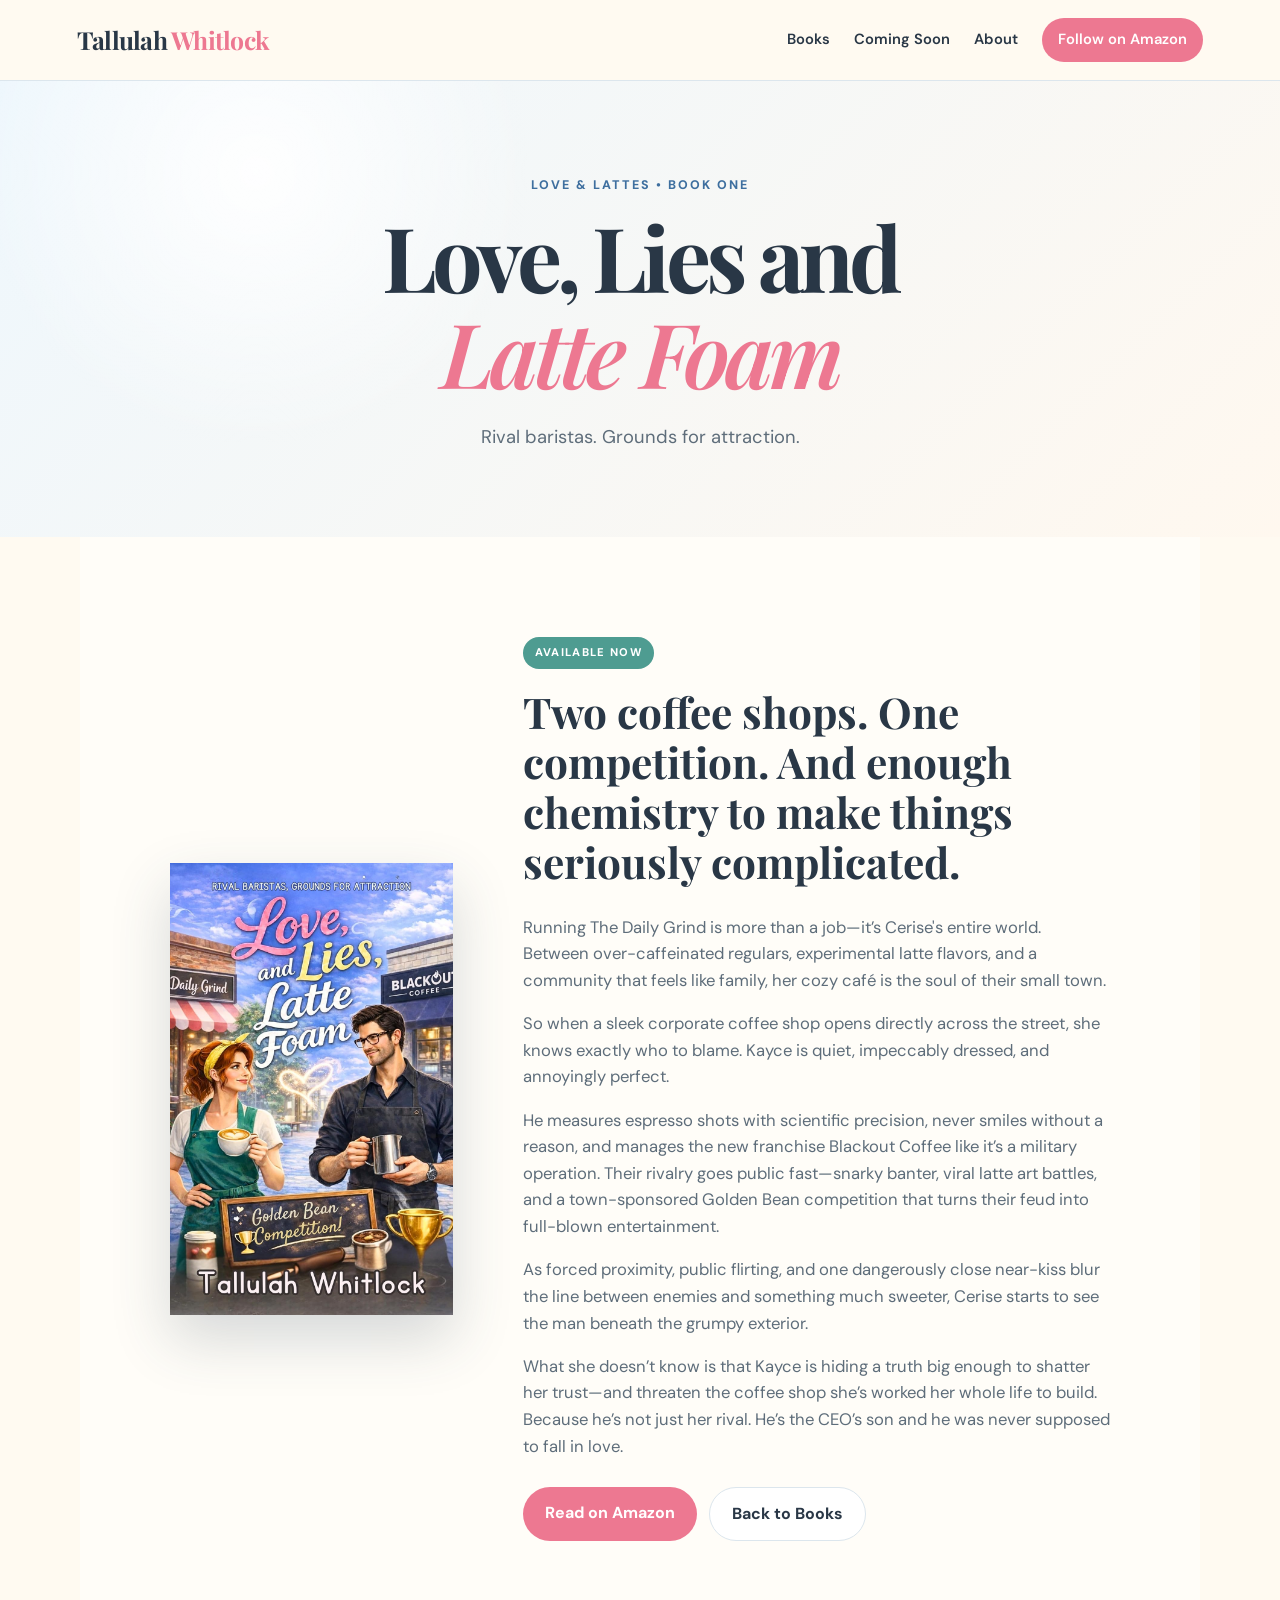
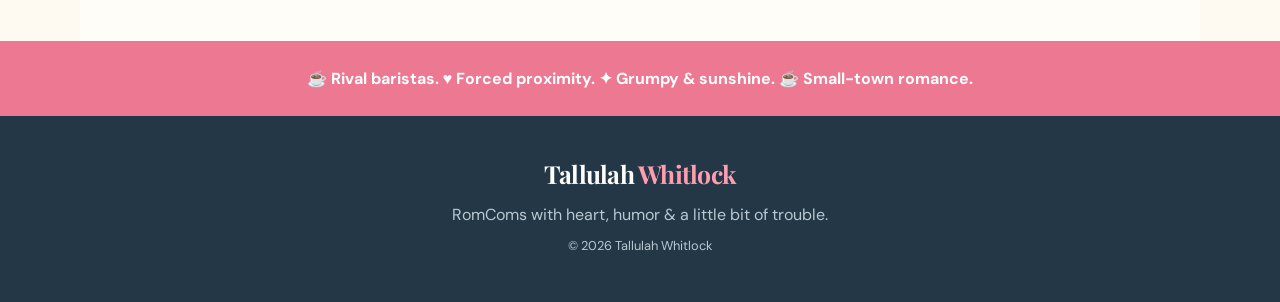
==== book-love-lies-and-latte-foam.html @ 4a314a1b "Add files via upload" ====
<!doctype html><html lang="en"><head><meta charset="utf-8"><meta name="viewport" content="width=device-width,initial-scale=1"><title>Love, Lies and Latte Foam | Tallulah Whitlock</title><link rel="stylesheet" href="style.css"></head><body><header class="site-header"><a class="brand" href="index.html">Tallulah <span>Whitlock</span></a><nav><a href="books.html">Books</a><a href="driftwood.html">Coming Soon</a><a href="index.html#about">About</a><a class="nav-button" href="https://www.amazon.com/stores/author/B0GP9F3P6P" target="_blank">Follow on Amazon</a></nav></header><main><section class="page-hero"><p class="eyebrow">LOVE &amp; LATTES • BOOK ONE</p><h1>Love, Lies and<br><em>Latte Foam</em></h1><p class="page-hero-text">Rival baristas. Grounds for attraction.</p></section><section class="section book-detail"><div class="detail-cover"><img src="images/love-lies-and-latte-foam.jpg" alt="Cover of Love, Lies and Latte Foam by Tallulah Whitlock"></div><div class="detail-copy"><span class="badge">AVAILABLE NOW</span><h2>Two coffee shops. One competition. And enough chemistry to make things seriously complicated.</h2><p>Running The Daily Grind is more than a job—it’s Cerise's entire world. Between over-caffeinated regulars, experimental latte flavors, and a community that feels like family, her cozy café is the soul of their small town.</p><p>So when a sleek corporate coffee shop opens directly across the street, she knows exactly who to blame. Kayce is quiet, impeccably dressed, and annoyingly perfect.</p><p>He measures espresso shots with scientific precision, never smiles without a reason, and manages the new franchise Blackout Coffee like it’s a military operation. Their rivalry goes public fast—snarky banter, viral latte art battles, and a town-sponsored Golden Bean competition that turns their feud into full-blown entertainment.</p><p>As forced proximity, public flirting, and one dangerously close near-kiss blur the line between enemies and something much sweeter, Cerise starts to see the man beneath the grumpy exterior.</p><p>What she doesn’t know is that Kayce is hiding a truth big enough to shatter her trust—and threaten the coffee shop she’s worked her whole life to build. Because he’s not just her rival. He’s the CEO’s son and he was never supposed to fall in love.</p><div class="detail-actions"><a class="button primary" href="https://www.amazon.com/Love-Lies-Latte-Foam-Grumpy-Sunshine-ebook/dp/B0FXFFK41L" target="_blank">Read on Amazon</a><a class="button secondary" href="books.html">Back to Books</a></div></div></section><section class="quote-strip"><p>☕ Rival baristas. ♥ Forced proximity. ✦ Grumpy &amp; sunshine. ☕ Small-town romance.</p></section></main><footer><div class="brand">Tallulah <span>Whitlock</span></div><p>RomComs with heart, humor &amp; a little bit of trouble.</p><p class="copyright">© 2026 Tallulah Whitlock</p></footer></body></html>
---- style.css ----
@import url(https://fonts.googleapis.com/css2?family=DM+Sans:wght@400;500;600;700&family=Playfair+Display:wght@500;600;700&display=swap);
:root{--sky:#78a8dc;--sky-dark:#3e6f9f;--cream:#fffaf1;--paper:#fffdf8;--ink:#293746;--coral:#ed7891;--yellow:#f4ce59;--teal:#4e9c91;--soft-blue:#eaf3fb;--line:#dce6ed}*{box-sizing:border-box}html{scroll-behavior:smooth}body{margin:0;color:var(--ink);background:var(--cream);font-family:"DM Sans",sans-serif;line-height:1.6}a{color:inherit}.site-header{min-height:78px;padding:18px 6vw;display:flex;align-items:center;justify-content:space-between;gap:24px;background:rgba(255,250,241,.96);border-bottom:1px solid var(--line);position:sticky;top:0;z-index:10;backdrop-filter:blur(8px)}.brand{text-decoration:none;font-family:"Playfair Display",serif;font-weight:700;font-size:1.55rem;letter-spacing:-.03em}.brand span{color:var(--coral)}nav{display:flex;align-items:center;gap:24px;font-size:.92rem;font-weight:600}nav a{text-decoration:none}nav a:hover{color:var(--coral)}.nav-button{padding:10px 16px;border-radius:999px;color:white!important;background:var(--coral)}.hero{min-height:680px;padding:72px 7vw;display:grid;grid-template-columns:1.05fr .95fr;gap:60px;align-items:center;background:radial-gradient(circle at 15% 15%,rgba(255,255,255,.9),transparent 28%),linear-gradient(135deg,#f7fbff 0%,#e8f3fb 48%,#fff5ee 100%)}.hero-copy{max-width:650px}.eyebrow{margin:0 0 12px;color:var(--sky-dark);font-size:.78rem;font-weight:800;letter-spacing:.16em}h1,h2,h3{font-family:"Playfair Display",serif;line-height:1.08;margin:0}h1{font-size:clamp(3.2rem,7vw,6.4rem);letter-spacing:-.055em}h1 em{color:var(--coral);font-weight:600}.hero-text{max-width:560px;margin:28px 0 30px;font-size:1.13rem;color:#536272}.hero-buttons{display:flex;flex-wrap:wrap;gap:12px}.button{display:inline-block;text-decoration:none;padding:13px 22px;border-radius:999px;font-weight:700;transition:transform .2s ease,box-shadow .2s ease}.button:hover{transform:translateY(-2px);box-shadow:0 8px 22px rgba(54,78,100,.15)}.primary{color:white;background:var(--coral)}.secondary{background:white;border:1px solid var(--line)}.hero-art{position:relative;display:flex;justify-content:center}.cover-frame{width:min(420px,90%);padding:14px;background:white;box-shadow:0 26px 60px rgba(52,82,112,.23);transform:rotate(2deg)}.cover-frame img{display:block;width:100%;height:auto}.coffee-doodle{position:absolute;right:0;bottom:-24px;width:78px;height:78px;display:grid;place-items:center;border-radius:50%;background:var(--yellow);font-size:2.1rem;transform:rotate(-10deg);box-shadow:0 12px 25px rgba(70,80,80,.14)}.intro-strip{padding:22px 7vw;display:flex;justify-content:center;flex-wrap:wrap;gap:15px;background:var(--coral);color:white;font-size:1rem}.intro-strip span{font-size:1.15rem}.section{padding:100px 7vw}.featured{background:var(--paper)}.section-heading{max-width:780px;margin:0 auto 48px;text-align:center}.section-heading h2{font-size:clamp(2.5rem,5vw,4.2rem)}.section-heading p:last-child{margin:14px 0 0;color:#697887}.book-feature{max-width:980px;margin:auto;display:grid;grid-template-columns:.65fr 1fr;gap:60px;align-items:center}.book-image{max-width:360px;margin:auto}.book-image img{width:100%;display:block;box-shadow:0 22px 50px rgba(49,70,89,.2)}.book-copy h3{font-size:clamp(2rem,4vw,3.1rem);margin:15px 0 18px}.book-copy p{color:#5e6d7a;font-size:1.05rem}.badge,.coming-label{display:inline-block;border-radius:999px;padding:7px 12px;font-size:.7rem;font-weight:800;letter-spacing:.12em}.badge{color:white;background:var(--teal)}.coming{background:var(--soft-blue)}.series-grid{max-width:980px;margin:auto;display:grid;grid-template-columns:repeat(2,1fr);gap:24px}.series-card{padding:38px;background:white;border:1px solid #d9e7f1;border-radius:24px;box-shadow:0 10px 28px rgba(53,87,116,.07)}.card-icon{font-size:2.4rem;margin-bottom:15px}.status{margin:0 0 8px;color:var(--sky-dark);font-size:.72rem;font-weight:800;letter-spacing:.14em}.series-card h3{font-size:2rem;margin-bottom:10px}.series-card p:not(.status){color:#697887}.coming-label{margin-top:12px;color:var(--sky-dark);background:#edf6fc}.about{max-width:1150px;margin:auto;display:grid;grid-template-columns:.8fr 1.2fr;gap:70px;align-items:start}.about h2{font-size:clamp(2.5rem,5vw,4rem)}.about-copy{font-size:1.12rem;color:#5e6d7a}footer{padding:38px 7vw;text-align:center;background:#243746;color:#eaf1f5}footer .brand{color:white}footer .brand span{color:#ff9db1}footer p{margin:8px 0;color:#b9c8d2}footer .copyright{font-size:.8rem}.page-hero{padding:95px 7vw 85px;text-align:center;background:radial-gradient(circle at 20% 20%,rgba(255,255,255,.95),transparent 25%),linear-gradient(135deg,#eef7fd 0%,#fff8ef 100%)}.page-hero h1{font-size:clamp(3rem,7vw,5.8rem)}.page-hero h1 em{color:var(--coral);font-style:italic}.page-hero-text{max-width:700px;margin:22px auto 0;color:#5e6d7a;font-size:1.15rem}.book-detail{max-width:1120px;margin:auto;display:grid;grid-template-columns:.65fr 1.35fr;gap:70px;align-items:start;background:var(--paper)}.detail-cover{max-width:410px;margin:auto}.detail-cover img{width:100%;display:block;box-shadow:0 24px 55px rgba(49,70,89,.2)}.detail-copy h2{margin:18px 0 26px;font-family:"Playfair Display",serif;font-size:clamp(1.8rem,3.5vw,2.65rem);line-height:1.18}.detail-copy p{color:#5e6d7a;font-size:1.04rem}.detail-actions{margin-top:28px;display:flex;flex-wrap:wrap;gap:12px}.quote-strip{padding:25px 7vw;text-align:center;background:var(--coral);color:white;font-weight:700}.quote-strip p{margin:0}.beach-hero{background:radial-gradient(circle at 15% 20%,rgba(255,255,255,.9),transparent 25%),linear-gradient(135deg,#dff4fa 0%,#f8e8d7 55%,#fff8ee 100%)}.beach-strip{background:var(--teal)}.about-series{max-width:1120px;margin:auto;display:grid;grid-template-columns:.8fr 1.2fr;gap:70px;align-items:center}.about-series h2{font-size:clamp(2.3rem,4.5vw,3.7rem)}.center-action{text-align:center}.inline-link{color:var(--coral);font-weight:800;text-decoration:none}.inline-link:hover{text-decoration:underline}@media(max-width:820px){.site-header{align-items:flex-start}nav{gap:12px;flex-wrap:wrap;justify-content:flex-end}nav a:not(.nav-button){display:none}.hero{padding-top:55px;grid-template-columns:1fr;text-align:center}.hero-text{margin-left:auto;margin-right:auto}.hero-buttons{justify-content:center}.hero-art{order:-1}.cover-frame{width:min(360px,80vw)}.book-feature,.about,.book-detail,.about-series{grid-template-columns:1fr;gap:42px}.book-copy,.detail-copy,.about-series{text-align:center}.series-grid{grid-template-columns:1fr}.detail-actions{justify-content:center}}
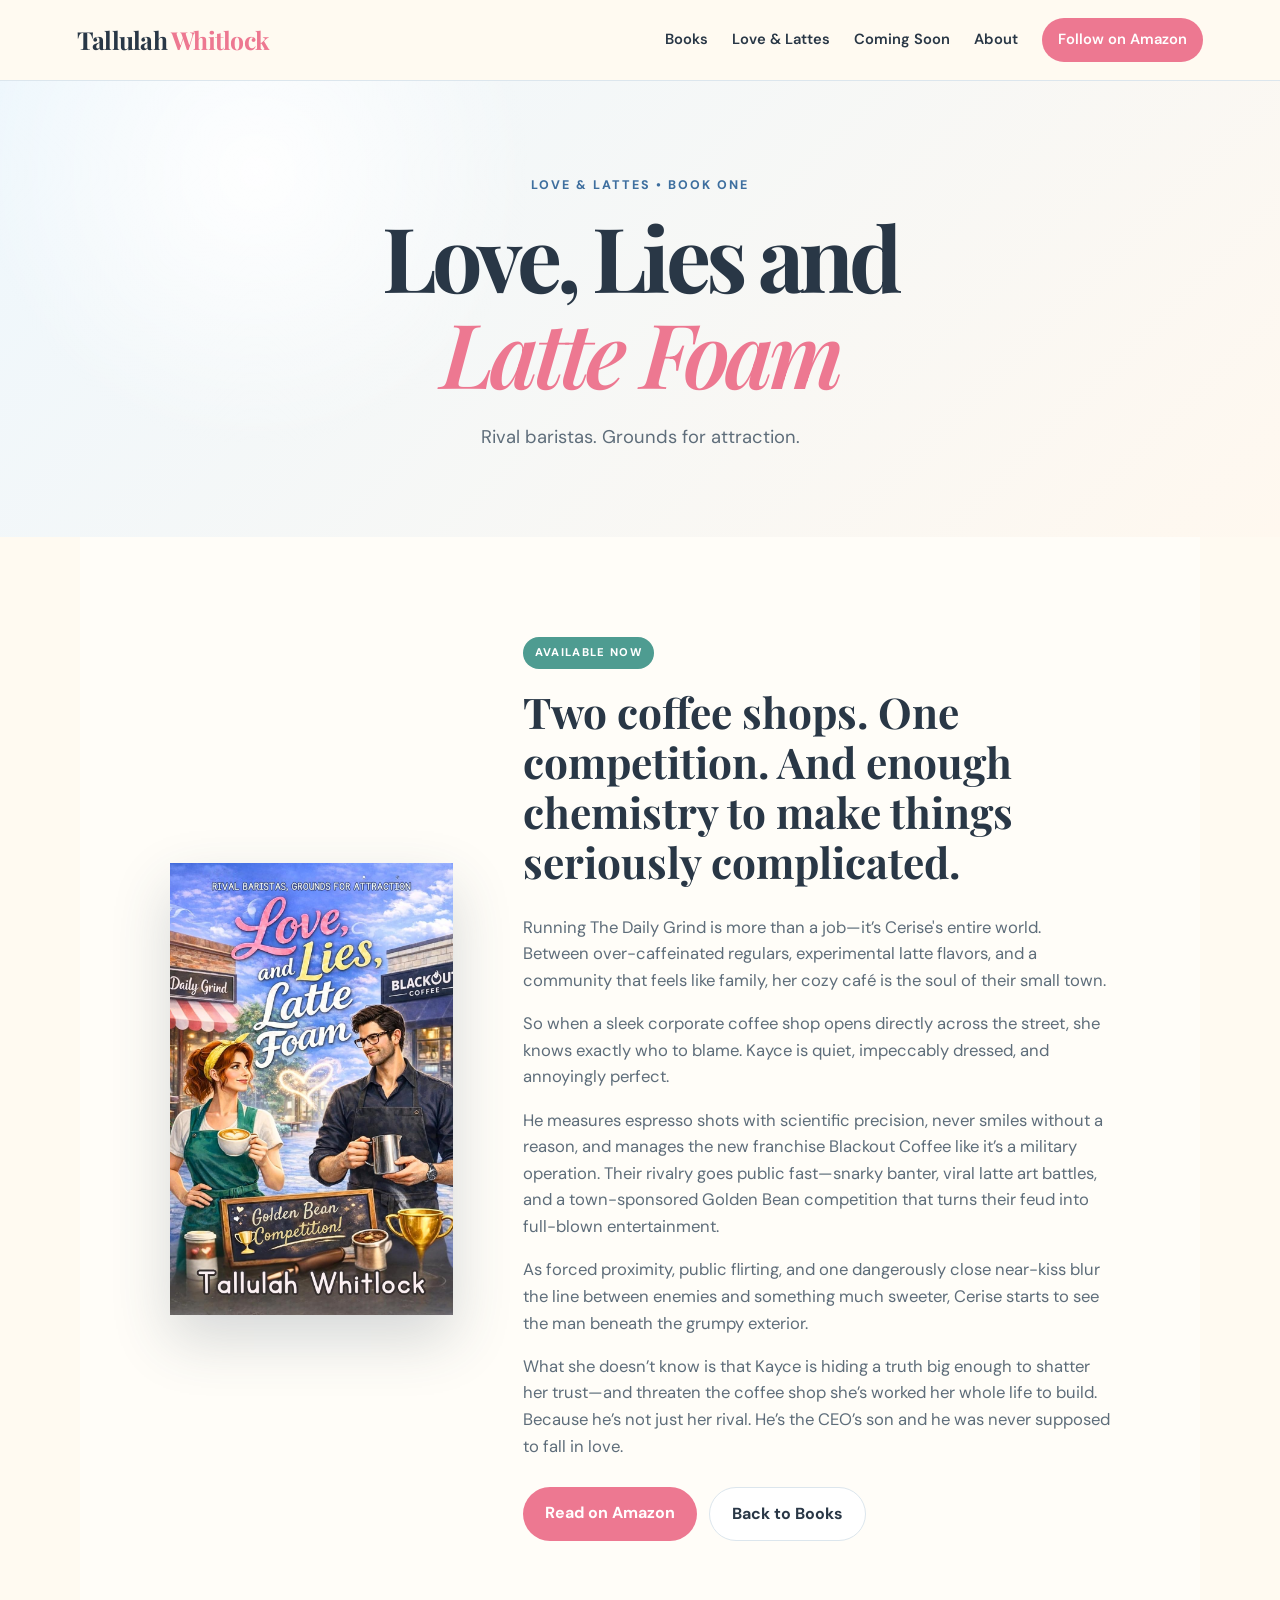
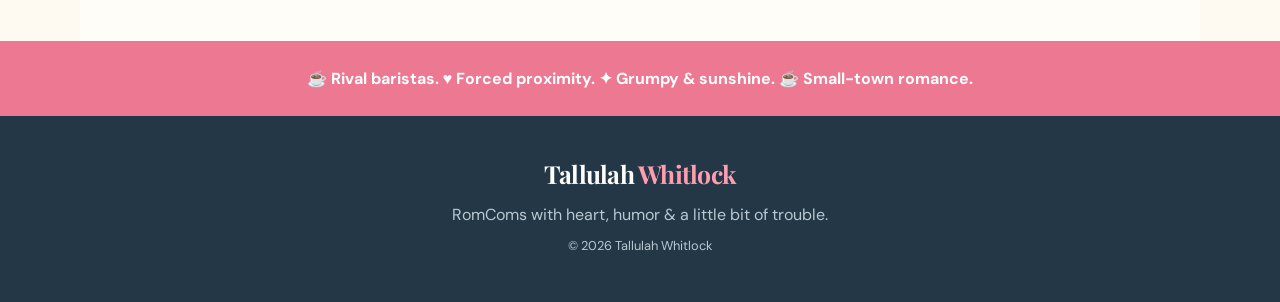
==== commit 796d7dce: "Add files via upload" ====
--- a/book-love-lies-and-latte-foam.html
+++ b/book-love-lies-and-latte-foam.html
@@ -1 +1 @@
-<!doctype html><html lang="en"><head><meta charset="utf-8"><meta name="viewport" content="width=device-width,initial-scale=1"><title>Love, Lies and Latte Foam | Tallulah Whitlock</title><link rel="stylesheet" href="style.css"></head><body><header class="site-header"><a class="brand" href="index.html">Tallulah <span>Whitlock</span></a><nav><a href="books.html">Books</a><a href="driftwood.html">Coming Soon</a><a href="index.html#about">About</a><a class="nav-button" href="https://www.amazon.com/stores/author/B0GP9F3P6P" target="_blank">Follow on Amazon</a></nav></header><main><section class="page-hero"><p class="eyebrow">LOVE &amp; LATTES • BOOK ONE</p><h1>Love, Lies and<br><em>Latte Foam</em></h1><p class="page-hero-text">Rival baristas. Grounds for attraction.</p></section><section class="section book-detail"><div class="detail-cover"><img src="images/love-lies-and-latte-foam.jpg" alt="Cover of Love, Lies and Latte Foam by Tallulah Whitlock"></div><div class="detail-copy"><span class="badge">AVAILABLE NOW</span><h2>Two coffee shops. One competition. And enough chemistry to make things seriously complicated.</h2><p>Running The Daily Grind is more than a job—it’s Cerise's entire world. Between over-caffeinated regulars, experimental latte flavors, and a community that feels like family, her cozy café is the soul of their small town.</p><p>So when a sleek corporate coffee shop opens directly across the street, she knows exactly who to blame. Kayce is quiet, impeccably dressed, and annoyingly perfect.</p><p>He measures espresso shots with scientific precision, never smiles without a reason, and manages the new franchise Blackout Coffee like it’s a military operation. Their rivalry goes public fast—snarky banter, viral latte art battles, and a town-sponsored Golden Bean competition that turns their feud into full-blown entertainment.</p><p>As forced proximity, public flirting, and one dangerously close near-kiss blur the line between enemies and something much sweeter, Cerise starts to see the man beneath the grumpy exterior.</p><p>What she doesn’t know is that Kayce is hiding a truth big enough to shatter her trust—and threaten the coffee shop she’s worked her whole life to build. Because he’s not just her rival. He’s the CEO’s son and he was never supposed to fall in love.</p><div class="detail-actions"><a class="button primary" href="https://www.amazon.com/Love-Lies-Latte-Foam-Grumpy-Sunshine-ebook/dp/B0FXFFK41L" target="_blank">Read on Amazon</a><a class="button secondary" href="books.html">Back to Books</a></div></div></section><section class="quote-strip"><p>☕ Rival baristas. ♥ Forced proximity. ✦ Grumpy &amp; sunshine. ☕ Small-town romance.</p></section></main><footer><div class="brand">Tallulah <span>Whitlock</span></div><p>RomComs with heart, humor &amp; a little bit of trouble.</p><p class="copyright">© 2026 Tallulah Whitlock</p></footer></body></html>+<!doctype html><html lang="en"><head><meta charset="utf-8"><meta name="viewport" content="width=device-width,initial-scale=1"><title>Love, Lies and Latte Foam | Tallulah Whitlock</title><link rel="stylesheet" href="style.css"></head><body><header class="site-header"><a class="brand" href="index.html">Tallulah <span>Whitlock</span></a><nav><a href="books.html">Books</a><a href="love-lattes.html">Love &amp; Lattes</a><a href="driftwood.html">Coming Soon</a><a href="index.html#about">About</a><a class="nav-button" href="https://www.amazon.com/stores/author/B0GP9F3P6P" target="_blank">Follow on Amazon</a></nav></header><main><section class="page-hero"><p class="eyebrow">LOVE &amp; LATTES • BOOK ONE</p><h1>Love, Lies and<br><em>Latte Foam</em></h1><p class="page-hero-text">Rival baristas. Grounds for attraction.</p></section><section class="section book-detail"><div class="detail-cover"><img src="images/love-lies-and-latte-foam.jpg" alt="Cover of Love, Lies and Latte Foam by Tallulah Whitlock"></div><div class="detail-copy"><span class="badge">AVAILABLE NOW</span><h2>Two coffee shops. One competition. And enough chemistry to make things seriously complicated.</h2><p>Running The Daily Grind is more than a job—it’s Cerise's entire world. Between over-caffeinated regulars, experimental latte flavors, and a community that feels like family, her cozy café is the soul of their small town.</p><p>So when a sleek corporate coffee shop opens directly across the street, she knows exactly who to blame. Kayce is quiet, impeccably dressed, and annoyingly perfect.</p><p>He measures espresso shots with scientific precision, never smiles without a reason, and manages the new franchise Blackout Coffee like it’s a military operation. Their rivalry goes public fast—snarky banter, viral latte art battles, and a town-sponsored Golden Bean competition that turns their feud into full-blown entertainment.</p><p>As forced proximity, public flirting, and one dangerously close near-kiss blur the line between enemies and something much sweeter, Cerise starts to see the man beneath the grumpy exterior.</p><p>What she doesn’t know is that Kayce is hiding a truth big enough to shatter her trust—and threaten the coffee shop she’s worked her whole life to build. Because he’s not just her rival. He’s the CEO’s son and he was never supposed to fall in love.</p><div class="detail-actions"><a class="button primary" href="https://www.amazon.com/Love-Lies-Latte-Foam-Grumpy-Sunshine-ebook/dp/B0FXFFK41L" target="_blank">Read on Amazon</a><a class="button secondary" href="books.html">Back to Books</a></div></div></section><section class="quote-strip"><p>☕ Rival baristas. ♥ Forced proximity. ✦ Grumpy &amp; sunshine. ☕ Small-town romance.</p></section></main><footer><div class="brand">Tallulah <span>Whitlock</span></div><p>RomComs with heart, humor &amp; a little bit of trouble.</p><p class="copyright">© 2026 Tallulah Whitlock</p></footer></body></html>
--- a/style.css
+++ b/style.css
@@ -1,2 +1,6 @@
 @import url(https://fonts.googleapis.com/css2?family=DM+Sans:wght@400;500;600;700&family=Playfair+Display:wght@500;600;700&display=swap);
 :root{--sky:#78a8dc;--sky-dark:#3e6f9f;--cream:#fffaf1;--paper:#fffdf8;--ink:#293746;--coral:#ed7891;--yellow:#f4ce59;--teal:#4e9c91;--soft-blue:#eaf3fb;--line:#dce6ed}*{box-sizing:border-box}html{scroll-behavior:smooth}body{margin:0;color:var(--ink);background:var(--cream);font-family:"DM Sans",sans-serif;line-height:1.6}a{color:inherit}.site-header{min-height:78px;padding:18px 6vw;display:flex;align-items:center;justify-content:space-between;gap:24px;background:rgba(255,250,241,.96);border-bottom:1px solid var(--line);position:sticky;top:0;z-index:10;backdrop-filter:blur(8px)}.brand{text-decoration:none;font-family:"Playfair Display",serif;font-weight:700;font-size:1.55rem;letter-spacing:-.03em}.brand span{color:var(--coral)}nav{display:flex;align-items:center;gap:24px;font-size:.92rem;font-weight:600}nav a{text-decoration:none}nav a:hover{color:var(--coral)}.nav-button{padding:10px 16px;border-radius:999px;color:white!important;background:var(--coral)}.hero{min-height:680px;padding:72px 7vw;display:grid;grid-template-columns:1.05fr .95fr;gap:60px;align-items:center;background:radial-gradient(circle at 15% 15%,rgba(255,255,255,.9),transparent 28%),linear-gradient(135deg,#f7fbff 0%,#e8f3fb 48%,#fff5ee 100%)}.hero-copy{max-width:650px}.eyebrow{margin:0 0 12px;color:var(--sky-dark);font-size:.78rem;font-weight:800;letter-spacing:.16em}h1,h2,h3{font-family:"Playfair Display",serif;line-height:1.08;margin:0}h1{font-size:clamp(3.2rem,7vw,6.4rem);letter-spacing:-.055em}h1 em{color:var(--coral);font-weight:600}.hero-text{max-width:560px;margin:28px 0 30px;font-size:1.13rem;color:#536272}.hero-buttons{display:flex;flex-wrap:wrap;gap:12px}.button{display:inline-block;text-decoration:none;padding:13px 22px;border-radius:999px;font-weight:700;transition:transform .2s ease,box-shadow .2s ease}.button:hover{transform:translateY(-2px);box-shadow:0 8px 22px rgba(54,78,100,.15)}.primary{color:white;background:var(--coral)}.secondary{background:white;border:1px solid var(--line)}.hero-art{position:relative;display:flex;justify-content:center}.cover-frame{width:min(420px,90%);padding:14px;background:white;box-shadow:0 26px 60px rgba(52,82,112,.23);transform:rotate(2deg)}.cover-frame img{display:block;width:100%;height:auto}.coffee-doodle{position:absolute;right:0;bottom:-24px;width:78px;height:78px;display:grid;place-items:center;border-radius:50%;background:var(--yellow);font-size:2.1rem;transform:rotate(-10deg);box-shadow:0 12px 25px rgba(70,80,80,.14)}.intro-strip{padding:22px 7vw;display:flex;justify-content:center;flex-wrap:wrap;gap:15px;background:var(--coral);color:white;font-size:1rem}.intro-strip span{font-size:1.15rem}.section{padding:100px 7vw}.featured{background:var(--paper)}.section-heading{max-width:780px;margin:0 auto 48px;text-align:center}.section-heading h2{font-size:clamp(2.5rem,5vw,4.2rem)}.section-heading p:last-child{margin:14px 0 0;color:#697887}.book-feature{max-width:980px;margin:auto;display:grid;grid-template-columns:.65fr 1fr;gap:60px;align-items:center}.book-image{max-width:360px;margin:auto}.book-image img{width:100%;display:block;box-shadow:0 22px 50px rgba(49,70,89,.2)}.book-copy h3{font-size:clamp(2rem,4vw,3.1rem);margin:15px 0 18px}.book-copy p{color:#5e6d7a;font-size:1.05rem}.badge,.coming-label{display:inline-block;border-radius:999px;padding:7px 12px;font-size:.7rem;font-weight:800;letter-spacing:.12em}.badge{color:white;background:var(--teal)}.coming{background:var(--soft-blue)}.series-grid{max-width:980px;margin:auto;display:grid;grid-template-columns:repeat(2,1fr);gap:24px}.series-card{padding:38px;background:white;border:1px solid #d9e7f1;border-radius:24px;box-shadow:0 10px 28px rgba(53,87,116,.07)}.card-icon{font-size:2.4rem;margin-bottom:15px}.status{margin:0 0 8px;color:var(--sky-dark);font-size:.72rem;font-weight:800;letter-spacing:.14em}.series-card h3{font-size:2rem;margin-bottom:10px}.series-card p:not(.status){color:#697887}.coming-label{margin-top:12px;color:var(--sky-dark);background:#edf6fc}.about{max-width:1150px;margin:auto;display:grid;grid-template-columns:.8fr 1.2fr;gap:70px;align-items:start}.about h2{font-size:clamp(2.5rem,5vw,4rem)}.about-copy{font-size:1.12rem;color:#5e6d7a}footer{padding:38px 7vw;text-align:center;background:#243746;color:#eaf1f5}footer .brand{color:white}footer .brand span{color:#ff9db1}footer p{margin:8px 0;color:#b9c8d2}footer .copyright{font-size:.8rem}.page-hero{padding:95px 7vw 85px;text-align:center;background:radial-gradient(circle at 20% 20%,rgba(255,255,255,.95),transparent 25%),linear-gradient(135deg,#eef7fd 0%,#fff8ef 100%)}.page-hero h1{font-size:clamp(3rem,7vw,5.8rem)}.page-hero h1 em{color:var(--coral);font-style:italic}.page-hero-text{max-width:700px;margin:22px auto 0;color:#5e6d7a;font-size:1.15rem}.book-detail{max-width:1120px;margin:auto;display:grid;grid-template-columns:.65fr 1.35fr;gap:70px;align-items:start;background:var(--paper)}.detail-cover{max-width:410px;margin:auto}.detail-cover img{width:100%;display:block;box-shadow:0 24px 55px rgba(49,70,89,.2)}.detail-copy h2{margin:18px 0 26px;font-family:"Playfair Display",serif;font-size:clamp(1.8rem,3.5vw,2.65rem);line-height:1.18}.detail-copy p{color:#5e6d7a;font-size:1.04rem}.detail-actions{margin-top:28px;display:flex;flex-wrap:wrap;gap:12px}.quote-strip{padding:25px 7vw;text-align:center;background:var(--coral);color:white;font-weight:700}.quote-strip p{margin:0}.beach-hero{background:radial-gradient(circle at 15% 20%,rgba(255,255,255,.9),transparent 25%),linear-gradient(135deg,#dff4fa 0%,#f8e8d7 55%,#fff8ee 100%)}.beach-strip{background:var(--teal)}.about-series{max-width:1120px;margin:auto;display:grid;grid-template-columns:.8fr 1.2fr;gap:70px;align-items:center}.about-series h2{font-size:clamp(2.3rem,4.5vw,3.7rem)}.center-action{text-align:center}.inline-link{color:var(--coral);font-weight:800;text-decoration:none}.inline-link:hover{text-decoration:underline}@media(max-width:820px){.site-header{align-items:flex-start}nav{gap:12px;flex-wrap:wrap;justify-content:flex-end}nav a:not(.nav-button){display:none}.hero{padding-top:55px;grid-template-columns:1fr;text-align:center}.hero-text{margin-left:auto;margin-right:auto}.hero-buttons{justify-content:center}.hero-art{order:-1}.cover-frame{width:min(360px,80vw)}.book-feature,.about,.book-detail,.about-series{grid-template-columns:1fr;gap:42px}.book-copy,.detail-copy,.about-series{text-align:center}.series-grid{grid-template-columns:1fr}.detail-actions{justify-content:center}}
+
+
+.series-card-book{display:grid;grid-template-columns:minmax(130px,.45fr) 1fr;gap:28px;align-items:center}.series-cover img{width:100%;max-width:230px;display:block;margin:auto;box-shadow:0 16px 35px rgba(49,70,89,.18)}.card-action{margin-top:18px}.beach-book-hero{background:radial-gradient(circle at 15% 20%,rgba(255,255,255,.9),transparent 25%),linear-gradient(135deg,#f9d6ce 0%,#d9eff0 52%,#fff4e6 100%)}
+@media (max-width:820px){.series-card-book{grid-template-columns:1fr;text-align:center}.series-cover img{max-width:260px}}
